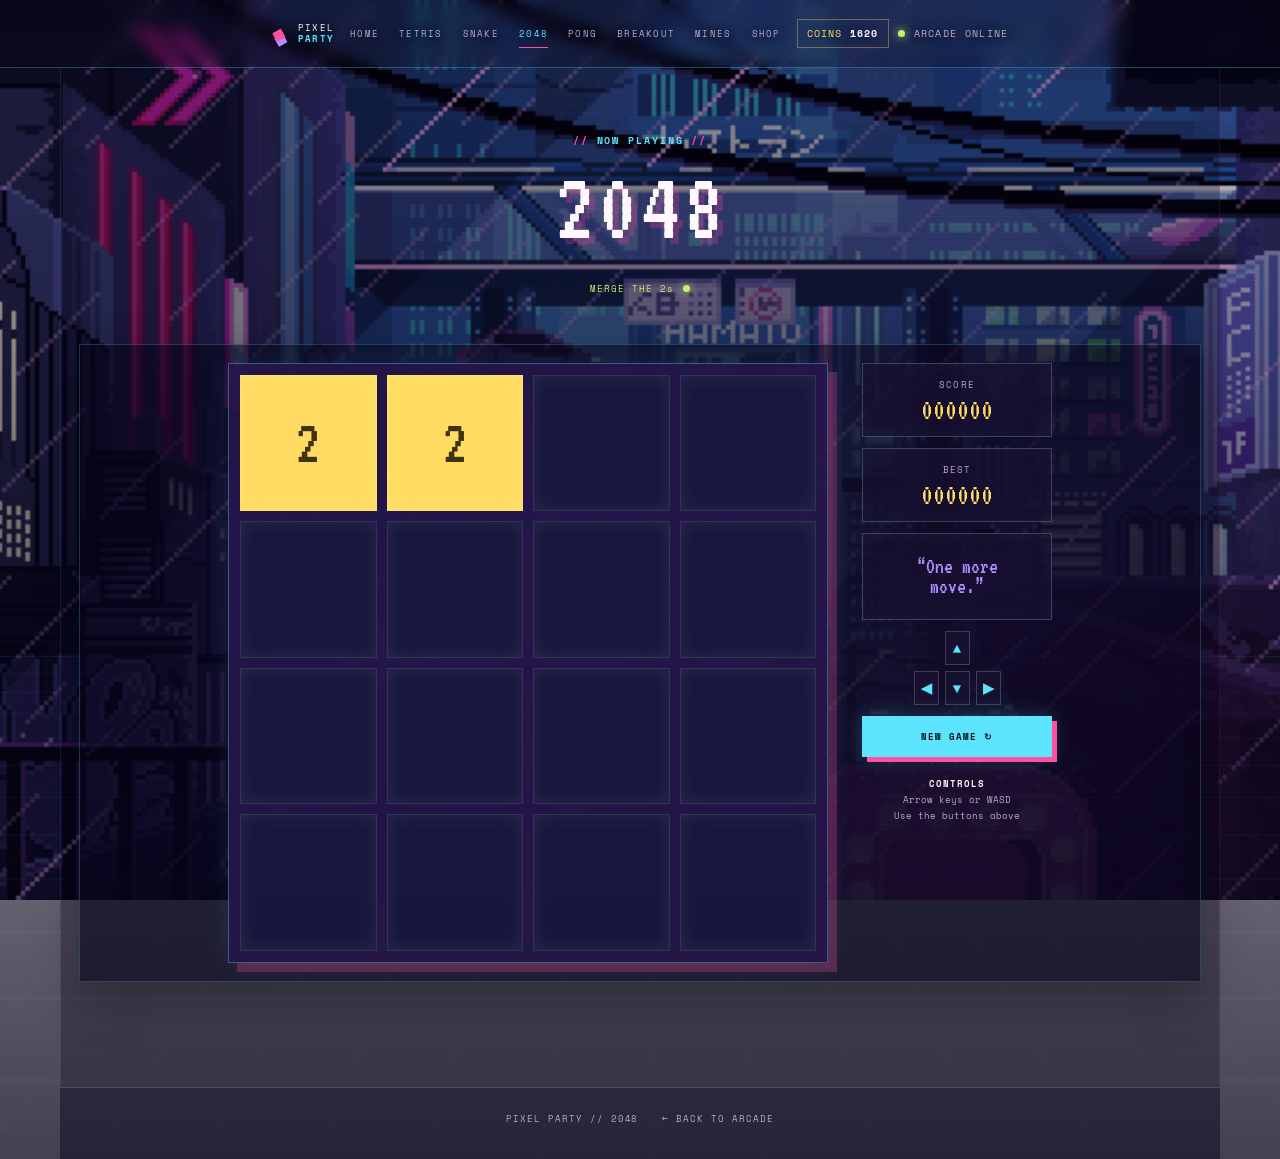
==== 2048.html @ 82983995 "Create Pixel Party games site" ====
<!doctype html>
<html lang="en">
<head><meta charset="utf-8"><meta name="viewport" content="width=device-width, initial-scale=1"><meta name="theme-color" content="#090a20"><title>2048 — Pixel Party</title><link rel="stylesheet" href="styles.css"></head>
<body data-game="2048">
  <div class="scanlines" aria-hidden="true"></div>
  <header class="site-header shell"><a class="brand" href="index.html" aria-label="Pixel Party home"><span class="brand-mark" aria-hidden="true">◆</span><span>PIXEL<br><b>PARTY</b></span></a><nav class="site-nav" aria-label="Game navigation"><a href="index.html">HOME</a><a href="tetris.html">TETRIS</a><a href="snake.html">SNAKE</a><a href="2048.html" aria-current="page">2048</a><a href="shop.html">SHOP</a></nav><div class="header-status" aria-label="Arcade status"><span class="coin-wallet">COINS <b data-coin-count>000</b></span><span class="status-dot"></span><span>ARCADE ONLINE</span></div></header>
  <main class="shell game-page"><section class="game-zone game-zone-page" aria-labelledby="game-title"><div class="game-zone-header"><div><p class="eyebrow"><span>//</span> NOW PLAYING <span>//</span></p><h1 id="game-title">2048</h1></div><div class="game-zone-meta"><span id="game-status">READY TO MERGE</span><span class="live-dot"></span></div></div><div class="game-panels"><section class="game-panel panel-2048 is-active" aria-label="2048 game"><div class="board-2048" id="board-2048" role="grid" aria-label="2048 board"><div class="tile-2048" data-value="2">2</div><div class="tile-2048" data-value="2">2</div><div class="tile-2048"></div><div class="tile-2048"></div><div class="tile-2048"></div><div class="tile-2048"></div><div class="tile-2048"></div><div class="tile-2048"></div><div class="tile-2048"></div><div class="tile-2048"></div><div class="tile-2048"></div><div class="tile-2048"></div><div class="tile-2048"></div><div class="tile-2048"></div><div class="tile-2048"></div><div class="tile-2048"></div></div><aside class="game-sidebar"><div class="score-box"><span>SCORE</span><strong id="2048-score">000000</strong></div><div class="score-box"><span>BEST</span><strong id="2048-best">000000</strong></div><div class="tile-quote">“One more<br>move.”</div><div class="direction-pad" aria-label="2048 direction controls"><button data-move="up" aria-label="Move up">▲</button><button data-move="left" aria-label="Move left">◀</button><button data-move="down" aria-label="Move down">▼</button><button data-move="right" aria-label="Move right">▶</button></div><button class="primary-button small" id="2048-start">NEW GAME <span>↻</span></button><p class="controls"><b>CONTROLS</b><br>Arrow keys or WASD<br>Use the buttons above</p></aside><div class="game-over-2048" id="2048-over"><strong>GAME OVER</strong><button class="card-button" id="2048-try">TRY AGAIN →</button></div></section></div></section></main>
  <footer class="site-footer shell"><span>PIXEL PARTY // 2048</span><a href="index.html">← BACK TO ARCADE</a></footer><script src="economy.js"></script><script src="2048.js"></script>
</body>
</html>
---- styles.css ----
@import url('https://fonts.googleapis.com/css2?family=Space+Mono:wght@400;700&family=VT323&display=swap');

:root {
  --ink: #fff7fb;
  --muted: #b9a9c9;
  --bg: #08051b;
  --panel: #17102f;
  --panel-2: #25164a;
  --line: rgba(255,255,255,.18);
  --pink: #ff4fa3;
  --cyan: #5ce4ff;
  --yellow: #ffdc61;
  --purple: #ad8cff;
  --green: #c1f36b;
  --mono: 'Space Mono', 'Courier New', monospace;
  --pixel: 'VT323', 'Courier New', monospace;
}

* { box-sizing: border-box; }
html { scroll-behavior: smooth; }
body { margin: 0; min-width: 320px; color: var(--ink); background: linear-gradient(180deg, rgba(8,5,27,.18), rgba(8,5,27,.76)), url("Background/tumblr_o9w9bfjRiY1vyuxeno4_1280.gif") center top / cover fixed no-repeat; font-family: var(--mono); overflow-x: hidden; }
body::before { content: ''; position: fixed; inset: 0; pointer-events: none; opacity: .28; background: linear-gradient(180deg, rgba(8,5,27,.08), rgba(8,5,27,.48)); }
body::after { content: ''; position: fixed; left: -12%; right: -12%; bottom: -26%; height: 53%; pointer-events: none; opacity: .12; border-top: 1px solid rgba(92,228,255,.65); background: linear-gradient(rgba(92,228,255,.32) 1px, transparent 1px), linear-gradient(90deg, rgba(255,79,163,.28) 1px, transparent 1px); background-size: 42px 30px; transform: perspective(480px) rotateX(58deg); transform-origin: center top; }
.scanlines { position: fixed; inset: 0; z-index: 5; pointer-events: none; opacity: .06; background: repeating-linear-gradient(0deg, transparent, transparent 3px, #fff 4px); mix-blend-mode: overlay; }
.shell { width: min(1160px, calc(100% - 44px)); margin-inline: auto; position: relative; z-index: 1; }

.site-header { min-height: 88px; display: flex; justify-content: space-between; align-items: center; border-bottom: 1px solid var(--line); }
.brand { display: flex; align-items: center; gap: 11px; color: var(--ink); text-decoration: none; font-size: 10px; letter-spacing: .14em; line-height: 1.15; }
.brand b { color: var(--cyan); font-weight: 700; }
.brand-mark { color: var(--pink); font-size: 22px; text-shadow: 4px 4px 0 var(--purple); transform: rotate(15deg); }
.site-nav { display: flex; align-items: center; gap: 20px; margin-left: auto; margin-right: 28px; }
.site-nav a { color: var(--muted); text-decoration: none; font-size: 9px; letter-spacing: .14em; padding: 7px 0; border-bottom: 1px solid transparent; }
.site-nav a:hover, .site-nav a[aria-current="page"] { color: var(--cyan); border-bottom-color: var(--pink); }
.header-status { display: flex; gap: 9px; align-items: center; color: var(--muted); font-size: 10px; letter-spacing: .13em; }
.status-dot, .live-dot { width: 7px; height: 7px; display: inline-block; background: var(--green); border-radius: 50%; box-shadow: 0 0 10px var(--green); animation: blink 1.6s infinite; }
@keyframes blink { 0%, 100% { opacity: 1; } 50% { opacity: .45; } }

.hero { padding: 66px 0 60px; }
.hero-copy { max-width: 620px; }
.title-bar { padding: 58px 0 42px; }
.title-bar h1 { margin: 0; font-size: clamp(64px, 10vw, 112px); line-height: .8; color: var(--pink); text-shadow: 5px 5px 0 rgba(53,230,224,.35); text-transform: uppercase; }
.eyebrow { color: var(--cyan); font-size: 10px; letter-spacing: .19em; margin: 0 0 19px; font-weight: 700; }
.eyebrow span { color: var(--pink); }
h1, h2, h3, p { margin-top: 0; }
h1, h2, h3 { font-family: var(--pixel); font-weight: 400; letter-spacing: .02em; }
h1 { font-size: clamp(60px, 8vw, 104px); line-height: .79; margin-bottom: 22px; text-transform: uppercase; text-shadow: 6px 6px 0 rgba(255,59,157,.25); }
h1 em { color: var(--pink); font-style: normal; text-shadow: 4px 4px 0 rgba(53,230,224,.4); }
.hero-text { color: var(--muted); line-height: 1.75; font-size: 12px; }
.hero-actions { display: flex; gap: 23px; align-items: center; margin-top: 31px; }
.hero-button { display: inline-block; text-decoration: none; margin-top: 10px; }
button { font: inherit; cursor: pointer; }
.primary-button { border: 1px solid var(--cyan); background: var(--cyan); color: #07151b; padding: 15px 20px; font-size: 10px; letter-spacing: .12em; font-weight: 700; box-shadow: 5px 5px 0 var(--pink); transition: transform .18s, box-shadow .18s, background .18s; }
.primary-button:hover, .primary-button:focus-visible { transform: translate(2px, 2px); box-shadow: 3px 3px 0 var(--pink); background: #7ff4ef; }
.primary-button.small { width: 100%; padding: 13px 10px; font-size: 9px; }
.text-link { color: var(--ink); text-decoration: none; font-size: 10px; letter-spacing: .12em; border-bottom: 1px solid var(--pink); padding-bottom: 5px; }
.text-link:hover { color: var(--pink); }

.hero-art { min-height: 305px; position: relative; display: grid; place-items: center; }
.hero-screen { width: min(330px, 100%); padding: 23px; background: #0e1031; border: 2px solid var(--cyan); box-shadow: 12px 12px 0 rgba(255,59,157,.62), inset 0 0 36px rgba(53,230,224,.1); transform: rotate(3deg); }
.mini-grid { display: grid; grid-template-columns: repeat(5, 1fr); gap: 6px; padding: 13px; background: #07091b; border: 1px solid rgba(255,255,255,.2); }
.mini-grid i { aspect-ratio: 1; display: block; background: #141633; }
.mini-grid .c-cyan { background: var(--cyan); box-shadow: 0 0 8px var(--cyan); }.mini-grid .c-pink { background: var(--pink); box-shadow: 0 0 8px var(--pink); }.mini-grid .c-yellow { background: var(--yellow); box-shadow: 0 0 8px var(--yellow); }.mini-grid .c-purple { background: var(--purple); box-shadow: 0 0 8px var(--purple); }
.screen-copy { display: flex; justify-content: space-between; color: var(--muted); font-size: 9px; letter-spacing: .13em; padding: 18px 2px 0; }.screen-copy b { color: var(--yellow); font-weight: 400; }
.hero-cabinet-label { position: absolute; bottom: 0; right: 3%; font-family: var(--pixel); color: var(--purple); font-size: 22px; line-height: .8; transform: rotate(-5deg); }.hero-cabinet-label span { color: var(--yellow); }.pixel-star { position: absolute; color: var(--yellow); font-size: 22px; text-shadow: 0 0 12px var(--yellow); }.star-a { top: 8%; left: 10%; }.star-b { bottom: 17%; right: 11%; color: var(--pink); }

.cabinet-section { padding: 4px 0 87px; }.section-heading { display: flex; justify-content: space-between; gap: 20px; align-items: end; margin-bottom: 28px; }.section-heading h2, .game-zone-header h2 { font-size: 45px; line-height: .85; margin: 0; text-transform: uppercase; }.section-note { color: var(--muted); font-size: 10px; line-height: 1.8; text-align: right; margin: 0; }
.game-cards { display: grid; grid-template-columns: repeat(3, 1fr); gap: 17px; }.game-card { min-height: 365px; padding: 21px 22px 22px; background: var(--panel); border: 1px solid var(--line); position: relative; overflow: hidden; transition: transform .2s, border-color .2s; }.game-card::before { content: ''; position: absolute; width: 190px; height: 190px; border-radius: 50%; filter: blur(50px); opacity: .18; right: -85px; top: -70px; }.game-card:hover, .game-card:focus-within { transform: translateY(-6px); border-color: var(--pink); }.card-tetris::before { background: var(--cyan); }.card-snake::before { background: var(--green); }.card-2048::before { background: var(--purple); }.card-topline { display: flex; justify-content: space-between; align-items: center; color: var(--muted); font-size: 9px; letter-spacing: .1em; }.card-number { color: var(--pink); }.card-tag { padding: 5px 7px; border: 1px solid var(--line); }.game-card h3 { font-size: 38px; margin: 18px 0 8px; }.game-card p { font-size: 11px; color: var(--muted); line-height: 1.65; margin-bottom: 20px; }.card-button { background: none; color: var(--ink); border: 0; padding: 0; font-size: 10px; letter-spacing: .13em; border-bottom: 1px solid var(--cyan); padding-bottom: 5px; }.card-button span { color: var(--cyan); padding-left: 9px; transition: padding .2s; }.card-button:hover { color: var(--cyan); }.card-button:hover span { padding-left: 14px; }
.card-visual { height: 110px; margin: 22px 0 2px; position: relative; }.tetris-visual { background: linear-gradient(135deg, rgba(53,230,224,.08), transparent 60%); border: 1px dashed rgba(53,230,224,.35); }.tetromino { width: 24px; height: 24px; display: block; position: absolute; box-shadow: 0 0 12px currentColor; }.t1 { color: var(--cyan); background: var(--cyan); left: 21%; top: 45%; }.t2 { color: var(--pink); background: var(--pink); left: 31%; top: 45%; box-shadow: 24px 0 var(--pink), 48px 0 var(--pink), 48px 24px var(--pink); }.t3 { color: var(--yellow); background: var(--yellow); left: 60%; top: 21%; box-shadow: 0 24px var(--yellow), 24px 24px var(--yellow); }.t4 { color: var(--purple); background: var(--purple); left: 72%; top: 70%; box-shadow: -24px 0 var(--purple), 0 -24px var(--purple); }.snake-visual { background: repeating-linear-gradient(90deg, transparent, transparent 18px, rgba(179,247,94,.07) 19px), repeating-linear-gradient(0deg, transparent, transparent 18px, rgba(179,247,94,.07) 19px); border: 1px dashed rgba(179,247,94,.4); }.snake-head, .snake-body { position: absolute; display: block; width: 22px; height: 22px; background: var(--green); box-shadow: 0 0 11px var(--green); }.snake-head { left: 71%; top: 25%; border: 4px solid #eaffba; }.snake-body.s1 { left: 60%; top: 25%; }.snake-body.s2 { left: 49%; top: 25%; }.snake-body.s3 { left: 38%; top: 25%; }.snake-food { position: absolute; color: var(--pink); left: 22%; top: 62%; font-size: 24px; text-shadow: 0 0 11px var(--pink); }.grid-visual { display: grid; grid-template-columns: repeat(2, 66px); gap: 7px; align-content: center; justify-content: center; transform: rotate(-5deg); }.grid-visual span { height: 48px; display: grid; place-items: center; color: #20203c; font-family: var(--pixel); font-size: 31px; }.grid-visual span:nth-child(1) { background: var(--yellow); }.grid-visual span:nth-child(2) { background: var(--pink); }.grid-visual span:nth-child(3) { background: var(--cyan); }.grid-visual span:nth-child(4) { background: var(--purple); }

.game-zone { padding: 72px 0 105px; border-top: 1px solid var(--line); }.game-zone-header { display: flex; justify-content: space-between; align-items: end; margin-bottom: 29px; }.game-zone-meta { color: var(--green); font-size: 9px; letter-spacing: .12em; display: flex; align-items: center; gap: 9px; }.game-panels { min-height: 585px; }.game-panel { display: none; grid-template-columns: minmax(300px, 600px) 190px; gap: 34px; align-items: start; position: relative; }.game-panel.is-active { display: grid; }.canvas-wrap { background: #060717; border: 1px solid var(--line); padding: 13px; position: relative; box-shadow: 9px 9px 0 rgba(158,121,255,.22); }.canvas-wrap canvas { display: block; width: 100%; height: auto; image-rendering: pixelated; }.pause-overlay { position: absolute; inset: 0; display: none; place-items: center; color: var(--yellow); font-family: var(--pixel); font-size: 42px; background: rgba(6,7,23,.76); letter-spacing: .05em; }.pause-overlay.visible { display: grid; }.game-sidebar { display: flex; flex-direction: column; gap: 11px; }.score-box, .next-box, .snake-message, .tile-quote { background: var(--panel); border: 1px solid var(--line); padding: 14px; }.score-box span, .next-box span { display: block; color: var(--muted); font-size: 9px; letter-spacing: .13em; margin-bottom: 7px; }.score-box strong { display: block; color: var(--yellow); font-family: var(--pixel); font-size: 30px; font-weight: 400; line-height: .8; }.next-box { text-align: center; }.next-box canvas { max-width: 100%; image-rendering: pixelated; }.controls { color: var(--muted); font-size: 9px; line-height: 1.8; margin: 8px 0 0; }.controls b { color: var(--ink); letter-spacing: .12em; }.snake-message, .tile-quote { color: var(--green); min-height: 87px; font-family: var(--pixel); font-size: 22px; line-height: .95; display: grid; align-items: center; }.tile-quote { color: var(--purple); }.panel-snake .canvas-wrap { max-width: 600px; }.panel-2048 { grid-template-columns: minmax(300px, 600px) 190px; }.board-2048 { width: min(100%, 600px); aspect-ratio: 1; padding: 11px; background: #282858; border: 1px solid var(--line); display: grid; grid-template-columns: repeat(4, 1fr); gap: 10px; box-shadow: 9px 9px 0 rgba(255,59,157,.18); }.tile-2048 { display: grid; place-items: center; background: #17173e; color: rgba(255,255,255,.18); font-family: var(--pixel); font-size: clamp(32px, 7vw, 64px); }.tile-2048[data-value="2"] { background: var(--yellow); color: #3f3210; }.tile-2048[data-value="4"] { background: var(--pink); color: #3d1029; }.tile-2048[data-value="8"] { background: var(--cyan); color: #093433; }.tile-2048[data-value="16"] { background: var(--purple); color: #201044; }.tile-2048[data-value="32"] { background: var(--green); color: #18330e; }.tile-2048[data-value="64"] { background: #ff784e; color: #431b0e; }.tile-2048[data-value="128"], .tile-2048[data-value="256"], .tile-2048[data-value="512"], .tile-2048[data-value="1024"], .tile-2048[data-value="2048"] { background: #f4f6ff; color: #141438; font-size: clamp(25px, 5vw, 50px); }.game-over-2048 { position: absolute; inset: 0; display: none; place-items: center; align-content: center; gap: 19px; background: rgba(9,10,32,.84); }.game-over-2048.visible { display: grid; }.game-over-2048 strong { color: var(--pink); font-family: var(--pixel); font-size: 55px; font-weight: 400; text-shadow: 4px 4px var(--cyan); }
.site-footer { display: flex; justify-content: space-between; color: var(--muted); font-size: 9px; letter-spacing: .11em; border-top: 1px solid var(--line); padding: 24px 0 34px; }
.site-footer a { color: inherit; text-decoration: none; }.site-footer a:hover { color: var(--cyan); }
.game-page { min-height: calc(100vh - 170px); }.game-zone-page { border-top: 0; padding-top: 65px; }
.board-2048 { grid-template-rows: repeat(4, 1fr); }
.primary-button { box-shadow: 5px 5px 0 var(--pink), 0 0 22px rgba(92,228,255,.22); }
.game-card { background: linear-gradient(155deg, rgba(37,22,74,.92), rgba(17,10,38,.96)); box-shadow: 0 16px 30px rgba(0,0,0,.24); transition: transform .2s, border-color .2s, box-shadow .2s; }
.game-card:hover, .game-card:focus-within { box-shadow: 0 20px 38px rgba(0,0,0,.34), 0 0 22px rgba(255,79,163,.14); }
.canvas-wrap { background: rgba(6,4,22,.88); border-color: rgba(92,228,255,.32); box-shadow: 9px 9px 0 rgba(255,79,163,.24), 0 0 28px rgba(92,228,255,.1); }
.board-2048 { background: rgba(37,22,74,.92); border-color: rgba(92,228,255,.35); box-shadow: 9px 9px 0 rgba(255,79,163,.25), 0 0 28px rgba(92,228,255,.1); }
.card-visual { background-color: rgba(8,5,27,.5); border-color: rgba(92,228,255,.42); box-shadow: inset 0 0 24px rgba(92,228,255,.08), 0 0 18px rgba(255,79,163,.08); }
.card-snake::before { background: var(--cyan); }
.snake-visual { border-color: rgba(92,228,255,.5); background: repeating-linear-gradient(90deg, transparent, transparent 18px, rgba(92,228,255,.1) 19px), repeating-linear-gradient(0deg, transparent, transparent 18px, rgba(255,79,163,.08) 19px); }
.snake-head, .snake-body { background: var(--cyan); box-shadow: 0 0 11px var(--cyan); }
.snake-head { border-color: var(--yellow); }
.snake-food { color: var(--pink); text-shadow: 0 0 11px var(--pink); }
.grid-visual span { border: 1px solid rgba(8,5,27,.5); box-shadow: inset 0 0 12px rgba(255,255,255,.12), 0 0 10px rgba(255,79,163,.12); }
.tile-2048 { border: 1px solid rgba(255,255,255,.12); box-shadow: inset 0 0 18px rgba(255,255,255,.08); transition: transform .16s ease, filter .16s ease; }
.tile-2048:hover { filter: brightness(1.12); }
.card-visual { overflow: hidden; background-repeat: no-repeat; background-size: cover; transition: filter .2s ease, transform .2s ease; }
.card-visual::after { content: ''; position: absolute; inset: 0; pointer-events: none; background: linear-gradient(180deg, rgba(8,5,27,.12), rgba(8,5,27,.62)), repeating-linear-gradient(0deg, transparent 0 4px, rgba(255,255,255,.06) 5px); mix-blend-mode: screen; opacity: .55; }
.tetris-visual { background-image: linear-gradient(135deg, rgba(92,228,255,.2), rgba(37,22,74,.72)); }
.snake-visual { background-image: linear-gradient(135deg, rgba(255,79,163,.2), rgba(37,22,74,.72)); }
.grid-visual { background-image: linear-gradient(135deg, rgba(173,140,255,.24), rgba(37,22,74,.72)); }
.card-visual { transform-origin: center; }
.game-card:nth-child(1) .card-visual { transform: rotate(-2deg); }
.game-card:nth-child(2) .card-visual, .game-card:nth-child(3) .card-visual, .game-card:nth-child(4) .card-visual, .game-card:nth-child(5) .card-visual { transform: rotate(-2deg); }
.game-card:hover .card-visual, .game-card:focus-within .card-visual { filter: saturate(1.25) brightness(1.12); }
.game-card:nth-child(1):hover .card-visual, .game-card:nth-child(1):focus-within .card-visual { transform: scale(1.015) rotate(-2deg); }
.game-card:nth-child(2):hover .card-visual, .game-card:nth-child(2):focus-within .card-visual, .game-card:nth-child(3):hover .card-visual, .game-card:nth-child(3):focus-within .card-visual, .game-card:nth-child(4):hover .card-visual, .game-card:nth-child(4):focus-within .card-visual, .game-card:nth-child(5):hover .card-visual, .game-card:nth-child(5):focus-within .card-visual { transform: scale(1.015) rotate(-2deg); }
.coin-wallet { color: var(--yellow); border: 1px solid rgba(255,220,97,.35); padding: 6px 9px; letter-spacing: .12em; }
.coin-wallet b { color: var(--ink); font-weight: 700; }
.coin-toast { position: fixed; z-index: 20; top: 22px; left: 50%; transform: translateX(-50%); padding: 11px 16px; background: var(--yellow); color: var(--bg); border: 1px solid var(--ink); box-shadow: 4px 4px 0 var(--pink); font-size: 10px; letter-spacing: .12em; animation: coinToastIn .2s ease-out; }
.coin-toast.is-gone { opacity: 0; transform: translate(-50%, -8px); transition: opacity .22s, transform .22s; }
@keyframes coinToastIn { from { opacity: 0; transform: translate(-50%, -8px); } to { opacity: 1; transform: translate(-50%, 0); } }
.shop-page { padding: 64px 0 96px; }.shop-hero { text-align: center; max-width: 680px; margin: 0 auto 38px; }.shop-hero h1 { margin-bottom: 18px; }.shop-hero p:not(.eyebrow) { color: var(--muted); font-size: 12px; }.shop-message { display: inline-block; margin-top: 16px; color: var(--yellow); font-size: 10px; letter-spacing: .14em; }.shop-message.is-success { color: var(--green); }.shop-message.is-error { color: var(--pink); }
.theme-grid { display: grid; grid-template-columns: repeat(4, 1fr); gap: 16px; }.theme-card { background: rgba(23,16,47,.84); border: 1px solid var(--line); box-shadow: 0 14px 26px rgba(0,0,0,.25); transition: transform .2s, border-color .2s; }.theme-card:hover, .theme-card.is-active { transform: translateY(-5px); border-color: var(--cyan); }.theme-preview { min-height: 155px; display: grid; place-items: center; text-align: center; font-family: var(--pixel); font-size: 31px; line-height: .82; letter-spacing: .06em; text-shadow: 3px 3px 0 rgba(8,5,27,.55); }.theme-city .theme-preview { background: linear-gradient(145deg, #211454, #5c2a88 56%, #ff4fa3); color: var(--cyan); }.theme-sunset .theme-preview { background: linear-gradient(145deg, #37114f, #ff6b73 52%, #ffdc61); color: #fff7fb; }.theme-ocean .theme-preview { background: linear-gradient(145deg, #062d59, #087d9b 52%, #5ce4ff); color: #e8fcff; }.theme-mono .theme-preview { background: linear-gradient(145deg, #171717, #737373 54%, #f2f2f2); color: #fff; }.theme-info { padding: 17px; text-align: center; }.theme-info h2 { font-size: 28px; margin: 0 0 7px; }.theme-info p { color: var(--muted); font-size: 10px; min-height: 31px; margin: 0 0 17px; }.theme-info button { width: 100%; min-height: 38px; border: 1px solid var(--cyan); color: var(--cyan); background: transparent; font: 700 9px var(--mono); letter-spacing: .1em; }.theme-info button:hover:not(:disabled) { color: var(--bg); background: var(--cyan); }.theme-info button:disabled { color: var(--green); border-color: var(--green); opacity: .8; }
:root[data-theme="sunset"] { --pink: #ff567b; --cyan: #ffd16a; --yellow: #fff0a0; --purple: #ff9a75; --green: #d4f07d; --panel: #2d1237; --panel-2: #431a47; }
:root[data-theme="ocean"] { --pink: #62a9ff; --cyan: #70f3ff; --yellow: #baf6ff; --purple: #8e9cff; --green: #8fffd1; --panel: #071e3c; --panel-2: #0b3157; }
:root[data-theme="mono"] { --ink: #fff; --muted: #c4c4c4; --pink: #fff; --cyan: #d7d7d7; --yellow: #fff; --purple: #a9a9a9; --green: #eee; --panel: #171717; --panel-2: #282828; --line: rgba(255,255,255,.3); }
:root[data-theme="laser"] { --pink: #ff3dba; --cyan: #ff76e1; --yellow: #ffe876; --purple: #9f7bff; --green: #b9ffef; --panel: #1d0b32; --panel-2: #32104d; }
:root[data-theme="forest"] { --pink: #73ff82; --cyan: #8affc6; --yellow: #e2ff75; --purple: #7cb68c; --green: #c1ff9b; --panel: #0b241d; --panel-2: #123a2d; --line: rgba(193,255,155,.25); }
:root[data-theme="candy"] { --pink: #ff62c0; --cyan: #6cf7ff; --yellow: #ffe477; --purple: #c39aff; --green: #9bffdc; --panel: #291044; --panel-2: #431961; }
html[data-theme="sunset"] body { background: radial-gradient(circle at 50% 22%, rgba(255,224,129,.95) 0 7%, rgba(255,122,117,.42) 7.5% 18%, transparent 18.5%), linear-gradient(180deg, #35104f 0%, #7c2459 48%, #160725 100%); }
html[data-theme="ocean"] body { background: radial-gradient(circle at 78% 18%, rgba(112,243,255,.35), transparent 23%), linear-gradient(135deg, rgba(8,40,81,.7) 0 2px, transparent 2px 40px), linear-gradient(180deg, #061b3a 0%, #073c69 52%, #041020 100%); background-size: auto, 40px 40px, auto; }
html[data-theme="mono"] body { background: repeating-linear-gradient(0deg, rgba(255,255,255,.06) 0 1px, transparent 1px 5px), linear-gradient(135deg, #050505, #303030 52%, #090909); }
html[data-theme="sunset"] body { background: linear-gradient(180deg, rgba(34,5,35,.12), rgba(16,3,24,.66)), url("Background/aad086aade584888d0674580b8cef490.gif") center center / cover fixed no-repeat; }
html[data-theme="ocean"] body { background: linear-gradient(180deg, rgba(0,28,55,.08), rgba(0,19,38,.48)), url("Background/30ee0adaa0e0f5ff6cf7eed7620756a7.gif") center center / cover fixed no-repeat; }
html[data-theme="mono"] body { background: linear-gradient(rgba(8,8,8,.38), rgba(8,8,8,.72)), url("Background/tumblr_o9w9bfjRiY1vyuxeno4_1280.gif") center center / cover fixed no-repeat; background-blend-mode: saturation; }
html[data-theme="sunset"] body { background-size: 100% 100%; }
html[data-theme="ocean"] body { background-size: 100% 100%; }
html[data-theme="mono"] body { background: #111; }
html[data-theme="mono"] body::before { z-index: 0; opacity: .92; background: linear-gradient(rgba(8,8,8,.18), rgba(8,8,8,.5)), url("Background/tumblr_o9w9bfjRiY1vyuxeno4_1280.gif") center center / 100% 100% no-repeat; filter: grayscale(1); }
html[data-theme="laser"] body { background: linear-gradient(rgba(18,0,34,.18), rgba(18,0,34,.58)), url("Background/istockphoto-1218951713-612x612.jpg") center center / 100% 100% fixed no-repeat; }
html[data-theme="forest"] body { background: linear-gradient(rgba(2,18,12,.1), rgba(2,18,12,.62)), url("Background/elias-w-ori-pixelart-animation-elias-artstation-flausch.gif") center center / cover fixed no-repeat; }
html[data-theme="candy"] body { background: linear-gradient(rgba(60,7,45,.08), rgba(38,8,39,.48)), url("Background/images.jpg") center center / cover fixed no-repeat; }
.theme-city .theme-preview { background-image: linear-gradient(145deg, rgba(33,20,84,.32), rgba(255,79,163,.32)), url("Background/tumblr_o9w9bfjRiY1vyuxeno4_1280.gif"); background-size: cover; background-position: center; }
.theme-sunset .theme-preview { background-image: linear-gradient(145deg, rgba(55,17,79,.16), rgba(255,107,115,.24)), url("Background/aad086aade584888d0674580b8cef490.gif"); background-size: cover; background-position: center; }
.theme-ocean .theme-preview { background-image: linear-gradient(145deg, rgba(6,45,89,.16), rgba(8,125,155,.22)), url("Background/30ee0adaa0e0f5ff6cf7eed7620756a7.gif"); background-size: cover; background-position: center; }
.theme-mono .theme-preview { background-image: linear-gradient(145deg, rgba(10,10,10,.35), rgba(210,210,210,.16)), url("Background/tumblr_o9w9bfjRiY1vyuxeno4_1280.gif"); background-size: cover; background-position: center; filter: grayscale(1); }
.theme-laser .theme-preview { background-image: linear-gradient(145deg, rgba(18,0,34,.18), rgba(18,0,34,.4)), url("Background/istockphoto-1218951713-612x612.jpg"); background-size: cover; background-position: center; color: var(--pink); }
.theme-forest .theme-preview { background-image: linear-gradient(145deg, rgba(2,18,12,.08), rgba(2,18,12,.45)), url("Background/elias-w-ori-pixelart-animation-elias-artstation-flausch.gif"); background-size: cover; background-position: center; color: var(--green); }
.theme-candy .theme-preview { background-image: linear-gradient(145deg, rgba(60,7,45,.04), rgba(38,8,39,.25)), url("Background/images.jpg"); background-size: cover; background-position: center; color: var(--yellow); }
.theme-sunset .theme-preview, .theme-ocean .theme-preview { background-size: 100% 100%; }
@media (max-width: 900px) { .theme-grid { grid-template-columns: repeat(2, 1fr); } }
@media (max-width: 480px) { .theme-grid { grid-template-columns: 1fr; }.shop-page { padding-top: 46px; }.theme-preview { min-height: 128px; } }
.site-header { background: rgba(8,5,27,.5); backdrop-filter: blur(8px); border-bottom-color: rgba(92,228,255,.3); }
.brand, .site-nav a, .header-status { text-shadow: 0 1px 8px rgba(8,5,27,.9); }
.game-zone-page { background: rgba(8,5,27,.3); padding-left: 18px; padding-right: 18px; border-left: 1px solid rgba(92,228,255,.12); border-right: 1px solid rgba(255,79,163,.12); }
.game-zone-header { padding-bottom: 20px; }
.game-panel { background: rgba(8,5,27,.58); border: 1px solid rgba(92,228,255,.22); padding: 18px; box-shadow: 0 20px 45px rgba(0,0,0,.28); }
.score-box, .next-box, .snake-message, .tile-quote { background: rgba(23,16,47,.8); border-color: rgba(255,255,255,.2); box-shadow: inset 0 0 20px rgba(92,228,255,.04); }
.site-footer { background: rgba(8,5,27,.48); padding-left: 16px; padding-right: 16px; }
.site-header { flex-direction: column; justify-content: center; gap: 14px; padding: 18px 0; }
.site-header { width: 100%; max-width: none; margin-left: 0; margin-right: 0; padding-left: 22px; padding-right: 22px; }
.site-header { flex-direction: row; min-height: 68px; padding-top: 10px; padding-bottom: 10px; gap: 16px; }
.site-nav { margin-left: auto; margin-right: auto; }
.brand { font-size: 9px; }
.brand-mark { font-size: 18px; }
.site-nav { margin: 0; }
.header-status { justify-content: center; }
.hero { text-align: center; }
.hero-copy { margin-inline: auto; }
.hero-button { margin-inline: auto; }
.game-cards { text-align: center; }
.card-topline { justify-content: center; gap: 12px; }
.game-card p { text-align: center; }
.game-zone-header { justify-content: center; text-align: center; flex-direction: column; align-items: center; gap: 12px; }
.game-zone-meta { justify-content: center; }
.game-panel { justify-content: center; text-align: center; }
.canvas-wrap { margin-inline: auto; }
.game-sidebar { align-items: center; text-align: center; }
.score-box, .next-box, .snake-message, .tile-quote, .controls { width: 100%; text-align: center; }
.site-footer { justify-content: center; gap: 24px; text-align: center; }
.direction-pad { display: grid; grid-template-columns: repeat(3, 1fr); gap: 6px; }.direction-pad button { min-height: 34px; border: 1px solid var(--line); background: var(--panel); color: var(--cyan); font: 700 14px var(--mono); cursor: pointer; }.direction-pad button:first-child { grid-column: 2; }.direction-pad button:nth-child(2) { grid-column: 1; grid-row: 2; }.direction-pad button:nth-child(3) { grid-column: 2; grid-row: 2; }.direction-pad button:nth-child(4) { grid-column: 3; grid-row: 2; }.direction-pad button:hover, .direction-pad button:focus-visible { color: var(--bg); background: var(--cyan); }
@keyframes tilePop { 0% { transform: scale(.68); opacity: .35; } 65% { transform: scale(1.12); opacity: 1; } 100% { transform: scale(1); opacity: 1; } }
.tile-2048.tile-pop { animation: tilePop .22s cubic-bezier(.2,.8,.2,1); }

/* Extra cabinets */
.card-pong::before { background: var(--pink); }
.card-breakout::before { background: var(--yellow); }
.pong-visual, .breakout-visual { position: relative; background-color: #0b0b28; background-image: linear-gradient(90deg, transparent 49.5%, rgba(92,228,255,.2) 50%, transparent 50.5%); }
.pong-visual::before { content: ''; position: absolute; inset: 12px; border: 1px solid rgba(255,255,255,.24); }
.pong-paddle { position: absolute; width: 8px; height: 42px; top: 29px; background: var(--cyan); box-shadow: 0 0 12px var(--cyan); }
.pong-paddle.left { left: 25px; }.pong-paddle.right { right: 25px; background: var(--pink); box-shadow: 0 0 12px var(--pink); }
.pong-ball { position: absolute; width: 11px; height: 11px; top: 47px; left: calc(50% - 5px); border-radius: 50%; background: var(--yellow); box-shadow: 0 0 13px var(--yellow); }
.breakout-visual { background-image: linear-gradient(rgba(92,228,255,.1) 1px, transparent 1px), linear-gradient(90deg, rgba(255,79,163,.1) 1px, transparent 1px); background-size: 22px 18px; }
.breakout-bricks { position: absolute; left: 17px; right: 17px; top: 15px; height: 32px; background: repeating-linear-gradient(90deg, var(--pink) 0 27px, transparent 27px 31px), repeating-linear-gradient(0deg, var(--cyan) 0 12px, transparent 12px 16px); box-shadow: 0 0 16px rgba(255,79,163,.35); }
.breakout-paddle { position: absolute; left: calc(50% - 30px); bottom: 13px; width: 60px; height: 7px; background: var(--yellow); box-shadow: 0 0 12px var(--yellow); }
.breakout-ball { position: absolute; left: 52%; bottom: 30px; width: 9px; height: 9px; border-radius: 50%; background: var(--ink); box-shadow: 0 0 12px var(--ink); }
.arcade-panel .canvas-wrap { max-width: 640px; }
.arcade-panel .canvas-wrap canvas { aspect-ratio: 3 / 2; }

@media (max-width: 820px) { .hero { grid-template-columns: 1fr; gap: 20px; padding-top: 55px; }.hero-art { min-height: 280px; }.game-cards { grid-template-columns: repeat(2, 1fr); }.game-card { min-height: 310px; }.card-visual { height: 80px; }.game-panel, .panel-2048 { grid-template-columns: 1fr; }.game-sidebar { display: grid; grid-template-columns: repeat(2, 1fr); }.game-sidebar .primary-button, .game-sidebar .controls { grid-column: span 2; }.game-sidebar .next-box { grid-column: span 2; }.game-sidebar .snake-message, .game-sidebar .tile-quote { min-height: auto; }.game-zone-header { align-items: start; flex-direction: column; gap: 15px; } }
@media (max-width: 480px) { .shell { width: min(100% - 28px, 1160px); }.site-header { min-height: 73px; flex-wrap: wrap; gap: 12px; padding: 14px 0; }.site-nav { order: 3; width: 100%; justify-content: space-between; margin: 0; overflow-x: auto; }.header-status { font-size: 8px; margin-left: auto; }.hero { padding: 51px 0 65px; }.hero-text { font-size: 11px; }.hero-actions { flex-wrap: wrap; }.section-heading { align-items: start; flex-direction: column; }.section-note { text-align: left; }.section-heading h2, .game-zone-header h2 { font-size: 38px; }.game-zone { padding-top: 57px; }.game-sidebar { gap: 8px; }.site-footer { flex-direction: column; gap: 12px; }.canvas-wrap { padding: 8px; }.game-cards { grid-template-columns: 1fr; } }
.card-mines::before { background: var(--green); }
.mines-visual { display: grid; place-content: center; gap: 3px; color: var(--green); font: 22px/1 var(--pixel); letter-spacing: .1em; text-align: center; background-image: linear-gradient(135deg, rgba(193,243,107,.18), rgba(37,22,74,.8)); }
.mines-visual span:nth-child(2) { color: var(--cyan); }
.mines-visual span:nth-child(3) { color: var(--pink); }
.game-card:nth-child(6) .card-visual { transform: rotate(-2deg); }
.game-card:nth-child(6):hover .card-visual, .game-card:nth-child(6):focus-within .card-visual { transform: scale(1.015) rotate(-2deg); }
.mines-board-wrap { width: min(100%, 600px); position: relative; background: #060717; border: 1px solid rgba(92,228,255,.32); padding: 13px; box-shadow: 9px 9px 0 rgba(255,79,163,.24), 0 0 28px rgba(92,228,255,.1); }
.mines-board { display: grid; grid-template-columns: repeat(8, 1fr); gap: 5px; aspect-ratio: 1; }
.mine-cell { border: 1px solid rgba(92,228,255,.25); background: #17173e; color: var(--cyan); font: 28px var(--pixel); cursor: pointer; min-width: 0; }
.mine-cell:hover, .mine-cell:focus-visible { background: #282858; border-color: var(--cyan); outline: none; }
.mine-cell.is-open { background: rgba(92,228,255,.12); color: var(--green); cursor: default; }.mine-cell.is-flag { color: var(--pink); background: rgba(255,79,163,.15); }
.mine-cell.is-open[data-number="1"] { color: var(--cyan); }.mine-cell.is-open[data-number="2"] { color: var(--yellow); }.mine-cell.is-open[data-number="3"] { color: var(--pink); }.mine-cell.is-open[data-number="4"] { color: var(--purple); }
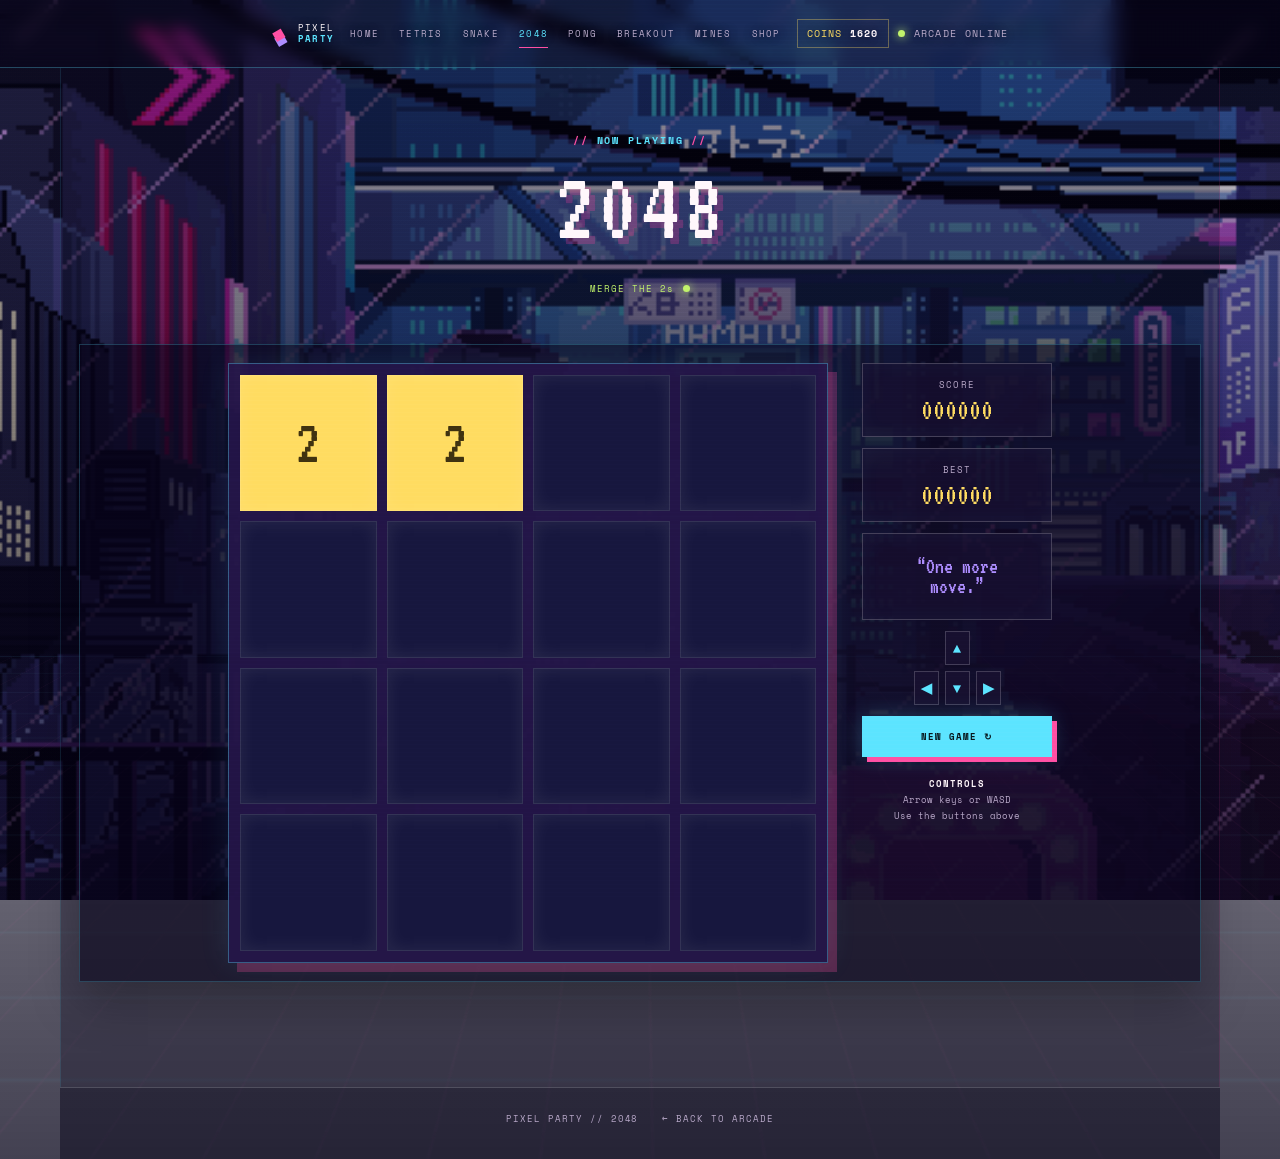
==== commit 1f69f4cc: "Add Pixel Party favicon" ====
--- a/2048.html
+++ b/2048.html
@@ -1,6 +1,6 @@
 <!doctype html>
 <html lang="en">
-<head><meta charset="utf-8"><meta name="viewport" content="width=device-width, initial-scale=1"><meta name="theme-color" content="#090a20"><title>2048 — Pixel Party</title><link rel="stylesheet" href="styles.css"></head>
+<head><meta charset="utf-8"><meta name="viewport" content="width=device-width, initial-scale=1"><meta name="theme-color" content="#090a20"><title>2048 — Pixel Party</title><link rel="icon" href="favicon.svg" type="image/svg+xml"><link rel="stylesheet" href="styles.css"></head>
 <body data-game="2048">
   <div class="scanlines" aria-hidden="true"></div>
   <header class="site-header shell"><a class="brand" href="index.html" aria-label="Pixel Party home"><span class="brand-mark" aria-hidden="true">◆</span><span>PIXEL<br><b>PARTY</b></span></a><nav class="site-nav" aria-label="Game navigation"><a href="index.html">HOME</a><a href="tetris.html">TETRIS</a><a href="snake.html">SNAKE</a><a href="2048.html" aria-current="page">2048</a><a href="shop.html">SHOP</a></nav><div class="header-status" aria-label="Arcade status"><span class="coin-wallet">COINS <b data-coin-count>000</b></span><span class="status-dot"></span><span>ARCADE ONLINE</span></div></header>
